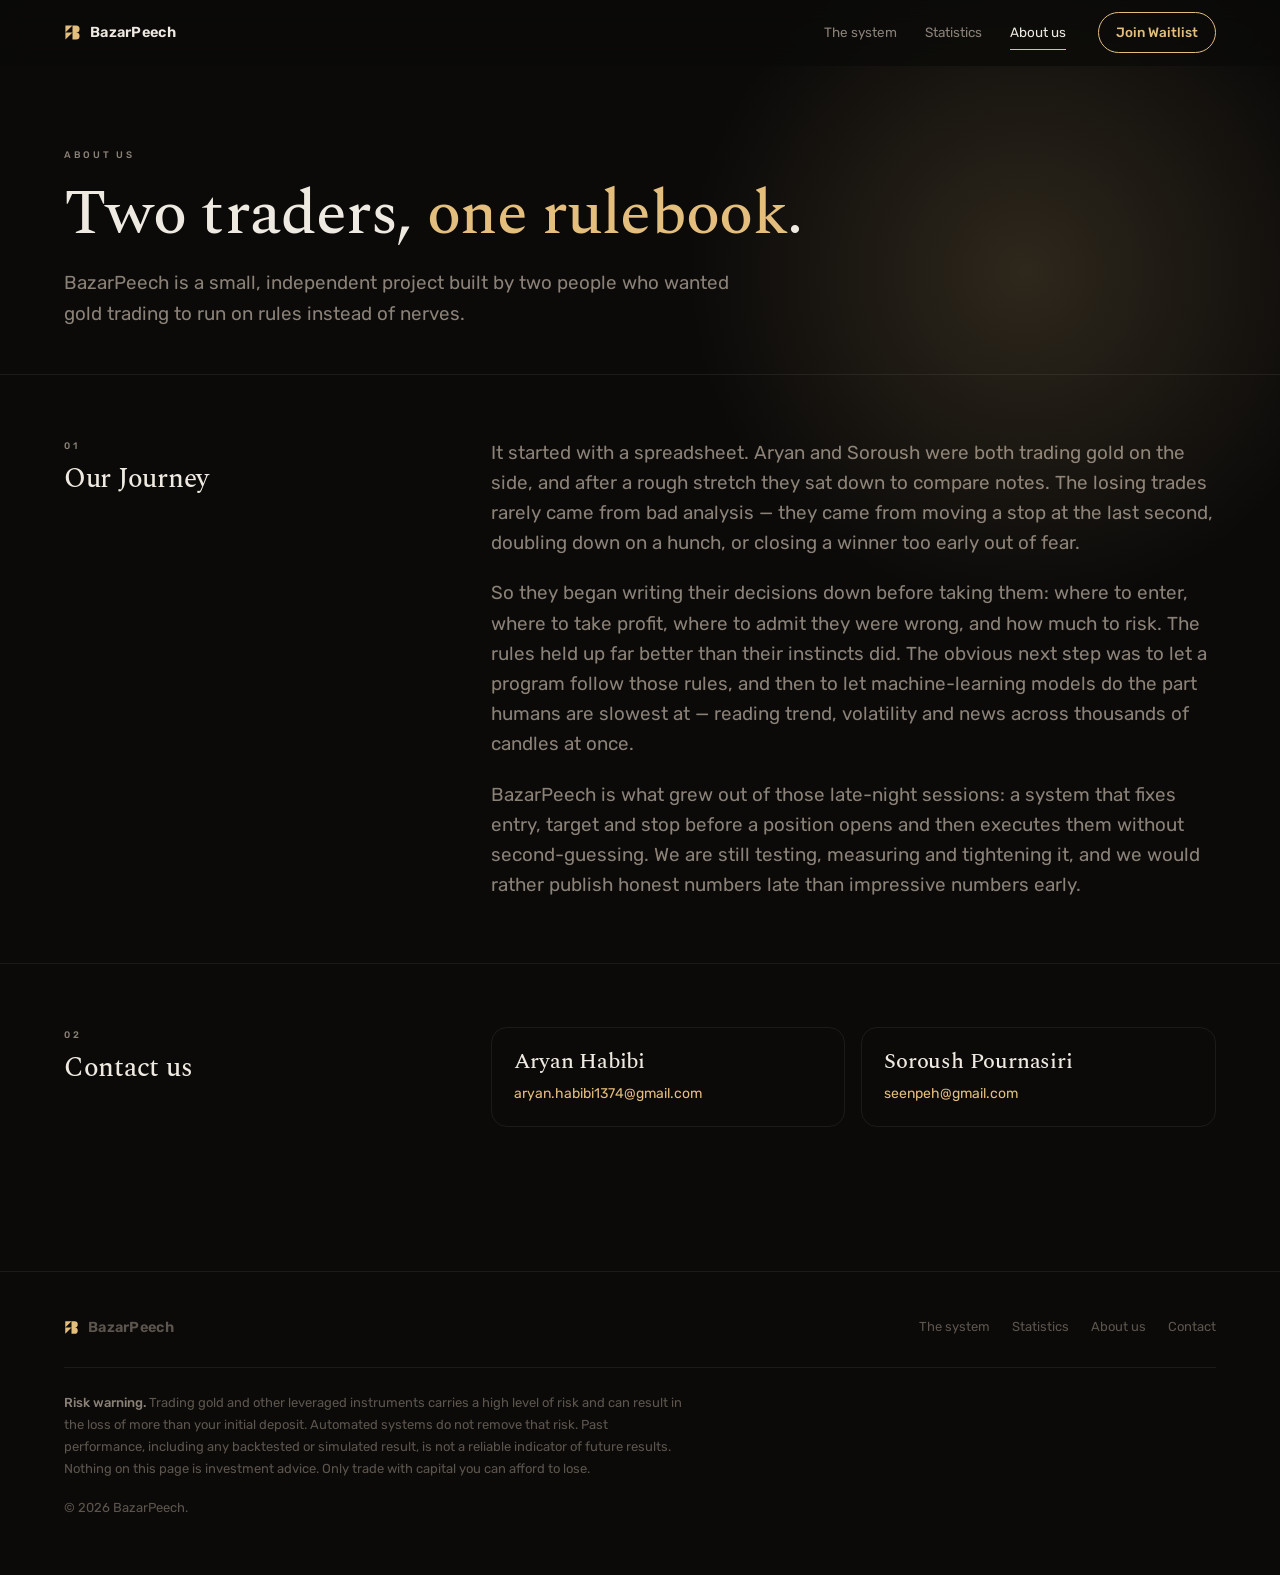
==== about/index.html @ 95caba8d "New fonts and logo (nav, favicon, coin); About us page; dark glow behind chart symbol Co-Authored-By" ====
<!DOCTYPE html>
<html lang="en" dir="ltr">
<head>
<meta charset="utf-8">
<meta name="viewport" content="width=device-width,initial-scale=1">
<title>About us — BazarPeech</title>
<meta name="description" content="The story behind BazarPeech and how to reach the team.">
<meta name="theme-color" content="#0b0a09">
<link rel="icon" href="data:image/svg+xml,%3Csvg xmlns='http://www.w3.org/2000/svg' viewBox='0 0 120 120'%3E%3Crect width='120' height='120' rx='26' fill='%230b0a09'/%3E%3Cpath transform='translate(12 12) scale(.8)' fill='%23e4be7d' d='M10%2010L60%2010L10%2060ZM10%2060L60%2060L10%20110ZM60%2010H85A25%2025%200%200%201%2085%2060A25%2025%200%200%201%2085%20110H60Z'/%3E%3C/svg%3E">
<link rel="preconnect" href="https://fonts.googleapis.com">
<link rel="preconnect" href="https://fonts.gstatic.com" crossorigin>
<link href="https://fonts.googleapis.com/css2?family=Estedad:wght@100..900&family=IBM+Plex+Sans+Arabic:wght@100;200;300;400;500;600;700&family=Rubik:ital,wght@0,300..900;1,300..900&family=Spectral:ital,wght@0,200;0,300;0,400;0,500;0,600;0,700;0,800;1,200;1,300;1,400;1,500;1,600;1,700;1,800&display=swap" rel="stylesheet">
<style>
/* ===========================================================================
   TOKENS — identical to the main page
   ======================================================================== */
:root{
  --bg:#0b0a09; --bg-lift:#100e0d; --bg-card:#0f0d0c;
  --gold:#e4be7d; --gold-deep:#9a763a; --pearl:#e9e5dd;
  --text:#efeae1; --dim:#8a8177; --faint:#5c554d;
  --hairline:rgba(255,255,255,.07); --hairline-strong:rgba(255,255,255,.12);
  --gold-glow:rgba(228,190,125,.16);
  --shell:min(1240px,calc(100% - 2 * var(--gutter)));
  --gutter:clamp(20px,5vw,64px);
  --nav-h:66px;
  --f-display:clamp(2.15rem,5.1vw,3.95rem);
  --f-h2:clamp(1.3rem,2.4vw,1.7rem);
  --f-lead:clamp(1rem,1.5vw,1.175rem);
  --ease:cubic-bezier(.2,.8,.2,1);
}
*{box-sizing:border-box}
html{scroll-behavior:smooth; -webkit-text-size-adjust:100%}
body{
  margin:0; background:var(--bg); color:var(--text);
  font:16px/1.6 Rubik,"IBM Plex Sans Arabic",Estedad,-apple-system,"Segoe UI",sans-serif;
  -webkit-font-smoothing:antialiased; overflow-x:hidden;
}
h1,h2,h3{margin:0; font-family:Spectral,Georgia,serif; font-weight:500; letter-spacing:-.01em; line-height:1.08}
p{margin:0}
a{color:inherit; text-decoration:none}
button{font:inherit; color:inherit}
.shell{width:var(--shell); margin-inline:auto}
.eyebrow{font-size:9.5px; letter-spacing:.28em; text-transform:uppercase; color:var(--dim); font-weight:500}
.rule{height:1px; background:var(--hairline); border:0; margin:0}
.num{font-variant-numeric:tabular-nums}
.sr{position:absolute; width:1px; height:1px; overflow:hidden; clip:rect(0 0 0 0); white-space:nowrap}

/* ============================== NAV ===================================== */
.nav{
  position:fixed; inset-block-start:0; inset-inline:0; z-index:50; height:var(--nav-h);
  display:flex; align-items:center;
  background:rgba(11,10,9,.72); backdrop-filter:blur(14px) saturate(140%); -webkit-backdrop-filter:blur(14px) saturate(140%);
  border-block-end:1px solid transparent; transition:border-color .3s, background .3s;
}
.nav[data-scrolled]{border-block-end-color:var(--hairline); background:rgba(11,10,9,.9)}
.nav__in{display:flex; align-items:center; gap:32px; width:var(--shell); margin-inline:auto}
.brand{display:flex; align-items:center; gap:9px; font-weight:600; letter-spacing:.02em; font-size:14.5px}
.brand svg{display:block}
.nav__links{display:flex; white-space:nowrap; gap:28px; margin-inline-start:auto; font-size:13.5px; color:var(--dim)}
.nav__links a{position:relative; transition:color .2s}
.nav__links a:hover,.nav__links a[aria-current="page"]{color:var(--text)}
.nav__links a[aria-current="page"]::after{
  content:""; position:absolute; inset-inline:0; inset-block-end:-7px; height:1px; background:var(--gold);
}
.btn{
  display:inline-flex; align-items:center; gap:8px; padding:11px 20px; border-radius:999px;
  font-size:13.5px; font-weight:500; border:1px solid var(--gold); color:var(--gold); background:transparent;
  transition:background .25s, color .25s, transform .15s; white-space:nowrap; cursor:pointer;
}
.btn:hover{background:var(--gold); color:#120e07}
.nav .btn{padding:9px 17px}
@media (max-width:860px){ .nav__links{gap:18px; font-size:13px} .nav__in{gap:16px} }
@media (max-width:480px){ .brand__name{display:none} .nav .btn{padding:8px 13px; font-size:12.5px} .nav__links{gap:12px; font-size:12px} .nav__in{gap:12px} }
@media (max-width:400px){ .nav .btn{padding:7px 10px; font-size:11.5px} .nav__links{gap:9px; font-size:11.5px} .nav__in{gap:9px} }

/* ============================ PAGE HEAD ================================= */
.head{padding-block:calc(var(--nav-h) + clamp(48px,9vh,96px)) clamp(28px,5vh,48px); position:relative}
.head::before{
  content:""; position:absolute; inset-block-start:-30%; inset-inline-end:-10%;
  width:60vw; height:60vw; pointer-events:none;
  background:radial-gradient(circle, var(--gold-glow), transparent 62%);
}
.head h1{font-size:var(--f-display); margin-block:18px 20px; position:relative}
.head h1 em{font-style:normal; color:var(--gold)}
.head .lead{font-size:var(--f-lead); color:var(--dim); max-width:58ch; position:relative}
.meta{display:flex; flex-wrap:wrap; gap:10px 22px; margin-block-start:22px; font-size:12.5px; color:var(--faint); position:relative}
.meta b{color:var(--dim); font-weight:500}


/* ============================== ABOUT =================================== */
.sec{padding-block:clamp(40px,7vh,72px); border-block-start:1px solid var(--hairline)}
.sec__grid{display:grid; grid-template-columns:minmax(0,1fr) minmax(0,2fr); gap:clamp(24px,5vw,72px)}
.sec h2{font-size:var(--f-h2); margin-block-start:12px}
.story p{font-size:var(--f-lead); color:var(--dim); max-width:62ch}
.story p+p{margin-block-start:1.1em}
.people{display:grid; grid-template-columns:repeat(auto-fit,minmax(240px,1fr)); gap:16px}
.person{border:1px solid var(--hairline); border-radius:16px; padding:22px 22px 20px; transition:border-color .25s, background .25s}
.person:hover{border-color:var(--hairline-strong); background:var(--bg-lift)}
.person h3{font-size:1.35rem}
.person a{display:inline-block; margin-block-start:10px; color:var(--gold); font-size:14px; overflow-wrap:anywhere}
.person a:hover{text-decoration:underline; text-underline-offset:3px}
@media (max-width:760px){ .sec__grid{grid-template-columns:1fr} }
.foot{margin-block-start:clamp(56px,9vh,96px); padding-block:44px 56px; border-block-start:1px solid var(--hairline); font-size:13px; color:var(--faint)}
.foot__top{display:flex; flex-wrap:wrap; gap:22px; align-items:center; margin-block-end:28px}
.foot__links{display:flex; gap:22px; margin-inline-start:auto}
.foot__links a:hover{color:var(--text)}
.disclaimer{max-width:78ch; line-height:1.7}
</style>
</head>
<body>

<header class="nav" id="nav">
  <div class="nav__in">
    <a class="brand" href="../">
      <svg width="17" height="17" viewBox="0 0 120 120" aria-hidden="true"><path d="M10 10L60 10L10 60ZM10 60L60 60L10 110ZM60 10H85A25 25 0 0 1 85 60A25 25 0 0 1 85 110H60Z" fill="#e4be7d"/></svg>
      <span class="brand__name">BazarPeech</span>
    </a>
    <nav class="nav__links" aria-label="Primary">
      <a href="../#story">The system</a>
      <a href="../statistics/">Statistics</a>
      <a href="./" aria-current="page">About us</a>
    </nav>
    <a class="btn" href="../#join">Join Waitlist</a>
  </div>
</header>

<main id="top">
  <section class="head">
    <div class="shell">
      <p class="eyebrow">About us</p>
      <h1>Two traders, <em>one rulebook</em>.</h1>
      <p class="lead">BazarPeech is a small, independent project built by two people who wanted gold trading to run on rules instead of nerves.</p>
    </div>
  </section>

  <section class="sec" id="journey">
    <div class="shell sec__grid">
      <div><p class="eyebrow">01</p><h2>Our Journey</h2></div>
      <div class="story">
        <p>It started with a spreadsheet. Aryan and Soroush were both trading gold on the side, and after a rough stretch they sat down to compare notes. The losing trades rarely came from bad analysis — they came from moving a stop at the last second, doubling down on a hunch, or closing a winner too early out of fear.</p>
        <p>So they began writing their decisions down before taking them: where to enter, where to take profit, where to admit they were wrong, and how much to risk. The rules held up far better than their instincts did. The obvious next step was to let a program follow those rules, and then to let machine-learning models do the part humans are slowest at — reading trend, volatility and news across thousands of candles at once.</p>
        <p>BazarPeech is what grew out of those late-night sessions: a system that fixes entry, target and stop before a position opens and then executes them without second-guessing. We are still testing, measuring and tightening it, and we would rather publish honest numbers late than impressive numbers early.</p>
      </div>
    </div>
  </section>

  <section class="sec" id="contact">
    <div class="shell sec__grid">
      <div><p class="eyebrow">02</p><h2>Contact us</h2></div>
      <div class="people">
        <div class="person"><h3>Aryan Habibi</h3><a href="mailto:aryan.habibi1374@gmail.com">aryan.habibi1374@gmail.com</a></div>
        <div class="person"><h3>Soroush Pournasiri</h3><a href="mailto:seenpeh@gmail.com">seenpeh@gmail.com</a></div>
      </div>
    </div>
  </section>
</main>

<footer class="foot">
  <div class="shell">
    <div class="foot__top">
      <a class="brand" href="../">
        <svg width="15" height="15" viewBox="0 0 120 120" aria-hidden="true"><path d="M10 10L60 10L10 60ZM10 60L60 60L10 110ZM60 10H85A25 25 0 0 1 85 60A25 25 0 0 1 85 110H60Z" fill="#e4be7d"/></svg>
        BazarPeech
      </a>
      <div class="foot__links">
        <a href="../#story">The system</a>
        <a href="../statistics/">Statistics</a>
        <a href="./">About us</a>
        <a href="../#join">Contact</a>
      </div>
    </div>
    <hr class="rule">
    <p class="disclaimer" style="margin-block-start:24px">
      <strong style="color:var(--dim); font-weight:500">Risk warning.</strong>
      Trading gold and other leveraged instruments carries a high level of risk
      and can result in the loss of more than your initial deposit. Automated
      systems do not remove that risk. Past performance, including any
      backtested or simulated result, is not a reliable indicator of future
      results. Nothing on this page is investment advice. Only trade with
      capital you can afford to lose.
    </p>
    <p style="margin-block-start:18px">© <span id="yr">2026</span> BazarPeech.</p>
  </div>
</footer>

<script>
document.getElementById("yr").textContent=new Date().getFullYear();
const nav=document.getElementById("nav");
addEventListener("scroll",()=>nav.toggleAttribute("data-scrolled",scrollY>12),{passive:true});
</script>
</body>
</html>
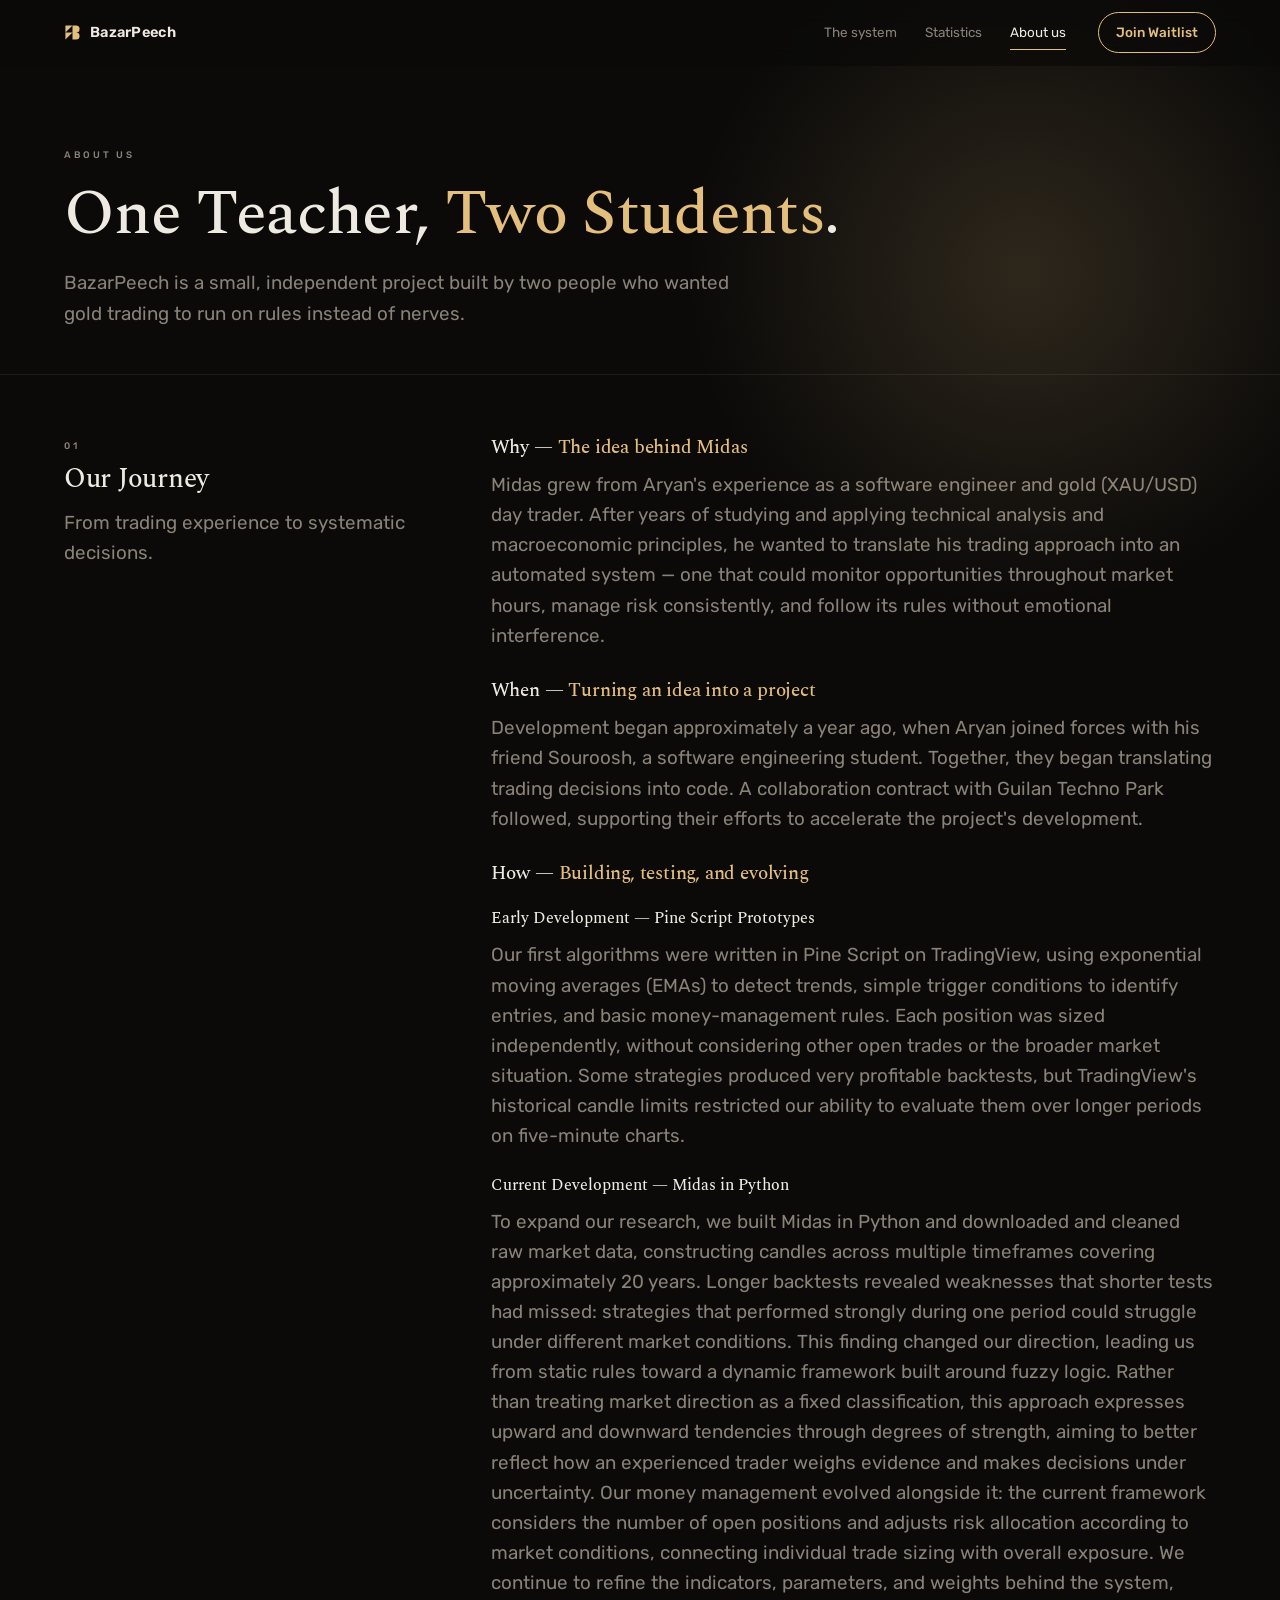
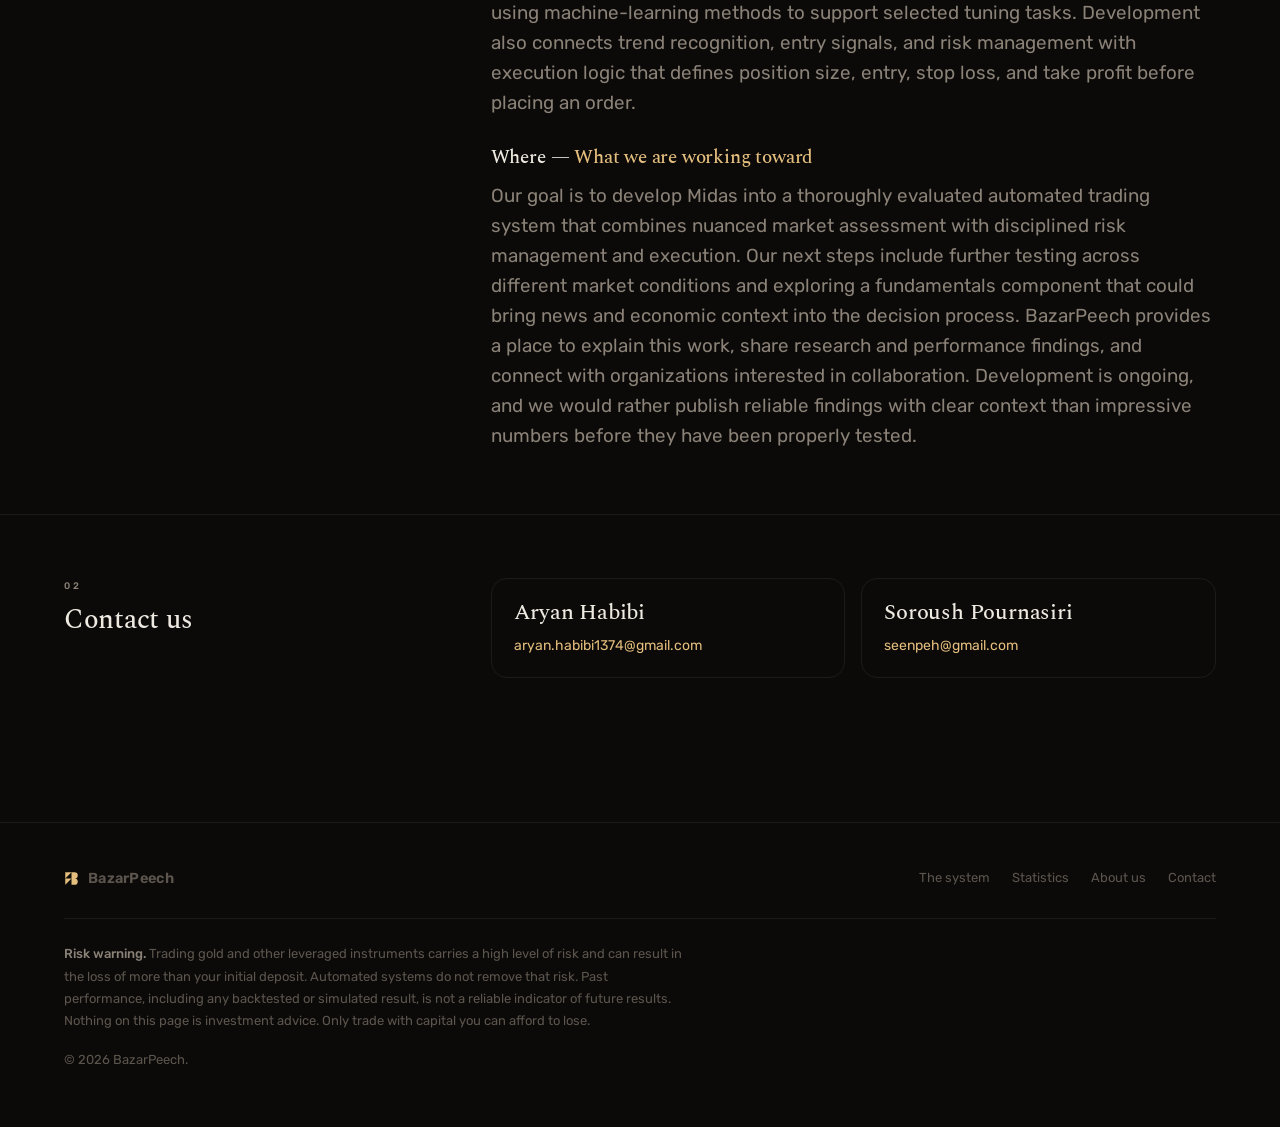
==== commit 5a7c7d91: "Rewrite About journey around Midas; rebrand hero CTA to Collaboration - About: replace the journey n" ====
--- a/about/index.html
+++ b/about/index.html
@@ -91,8 +91,13 @@
 .sec{padding-block:clamp(40px,7vh,72px); border-block-start:1px solid var(--hairline)}
 .sec__grid{display:grid; grid-template-columns:minmax(0,1fr) minmax(0,2fr); gap:clamp(24px,5vw,72px)}
 .sec h2{font-size:var(--f-h2); margin-block-start:12px}
+.sec__sub{font-size:var(--f-lead); color:var(--dim); margin-block-start:14px; max-width:30ch}
 .story p{font-size:var(--f-lead); color:var(--dim); max-width:62ch}
 .story p+p{margin-block-start:1.1em}
+.story h3{font-family:Spectral,Georgia,serif; font-weight:500; font-size:1.2rem; color:var(--text); margin-block:30px 12px; letter-spacing:-.01em}
+.story h3:first-child{margin-block-start:0}
+.story h3 em{font-style:normal; color:var(--gold)}
+.story h4{font-family:Spectral,Georgia,serif; font-weight:500; font-size:1.02rem; color:var(--text); margin-block:22px 8px}
 .people{display:grid; grid-template-columns:repeat(auto-fit,minmax(240px,1fr)); gap:16px}
 .person{border:1px solid var(--hairline); border-radius:16px; padding:22px 22px 20px; transition:border-color .25s, background .25s}
 .person:hover{border-color:var(--hairline-strong); background:var(--bg-lift)}
@@ -128,18 +133,35 @@
   <section class="head">
     <div class="shell">
       <p class="eyebrow">About us</p>
-      <h1>Two traders, <em>one rulebook</em>.</h1>
+      <h1>One Teacher, <em>Two Students</em>.</h1>
       <p class="lead">BazarPeech is a small, independent project built by two people who wanted gold trading to run on rules instead of nerves.</p>
     </div>
   </section>
 
   <section class="sec" id="journey">
     <div class="shell sec__grid">
-      <div><p class="eyebrow">01</p><h2>Our Journey</h2></div>
+      <div>
+        <p class="eyebrow">01</p>
+        <h2>Our Journey</h2>
+        <p class="sec__sub">From trading experience to systematic decisions.</p>
+      </div>
       <div class="story">
-        <p>It started with a spreadsheet. Aryan and Soroush were both trading gold on the side, and after a rough stretch they sat down to compare notes. The losing trades rarely came from bad analysis — they came from moving a stop at the last second, doubling down on a hunch, or closing a winner too early out of fear.</p>
-        <p>So they began writing their decisions down before taking them: where to enter, where to take profit, where to admit they were wrong, and how much to risk. The rules held up far better than their instincts did. The obvious next step was to let a program follow those rules, and then to let machine-learning models do the part humans are slowest at — reading trend, volatility and news across thousands of candles at once.</p>
-        <p>BazarPeech is what grew out of those late-night sessions: a system that fixes entry, target and stop before a position opens and then executes them without second-guessing. We are still testing, measuring and tightening it, and we would rather publish honest numbers late than impressive numbers early.</p>
+        <h3>Why — <em>The idea behind Midas</em></h3>
+        <p>Midas grew from Aryan's experience as a software engineer and gold (XAU/USD) day trader. After years of studying and applying technical analysis and macroeconomic principles, he wanted to translate his trading approach into an automated system — one that could monitor opportunities throughout market hours, manage risk consistently, and follow its rules without emotional interference.</p>
+
+        <h3>When — <em>Turning an idea into a project</em></h3>
+        <p>Development began approximately a year ago, when Aryan joined forces with his friend Souroosh, a software engineering student. Together, they began translating trading decisions into code. A collaboration contract with Guilan Techno Park followed, supporting their efforts to accelerate the project's development.</p>
+
+        <h3>How — <em>Building, testing, and evolving</em></h3>
+
+        <h4>Early Development — Pine Script Prototypes</h4>
+        <p>Our first algorithms were written in Pine Script on TradingView, using exponential moving averages (EMAs) to detect trends, simple trigger conditions to identify entries, and basic money-management rules. Each position was sized independently, without considering other open trades or the broader market situation. Some strategies produced very profitable backtests, but TradingView's historical candle limits restricted our ability to evaluate them over longer periods on five-minute charts.</p>
+
+        <h4>Current Development — Midas in Python</h4>
+        <p>To expand our research, we built Midas in Python and downloaded and cleaned raw market data, constructing candles across multiple timeframes covering approximately 20 years. Longer backtests revealed weaknesses that shorter tests had missed: strategies that performed strongly during one period could struggle under different market conditions. This finding changed our direction, leading us from static rules toward a dynamic framework built around fuzzy logic. Rather than treating market direction as a fixed classification, this approach expresses upward and downward tendencies through degrees of strength, aiming to better reflect how an experienced trader weighs evidence and makes decisions under uncertainty. Our money management evolved alongside it: the current framework considers the number of open positions and adjusts risk allocation according to market conditions, connecting individual trade sizing with overall exposure. We continue to refine the indicators, parameters, and weights behind the system, using machine-learning methods to support selected tuning tasks. Development also connects trend recognition, entry signals, and risk management with execution logic that defines position size, entry, stop loss, and take profit before placing an order.</p>
+
+        <h3>Where — <em>What we are working toward</em></h3>
+        <p>Our goal is to develop Midas into a thoroughly evaluated automated trading system that combines nuanced market assessment with disciplined risk management and execution. Our next steps include further testing across different market conditions and exploring a fundamentals component that could bring news and economic context into the decision process. BazarPeech provides a place to explain this work, share research and performance findings, and connect with organizations interested in collaboration. Development is ongoing, and we would rather publish reliable findings with clear context than impressive numbers before they have been properly tested.</p>
       </div>
     </div>
   </section>
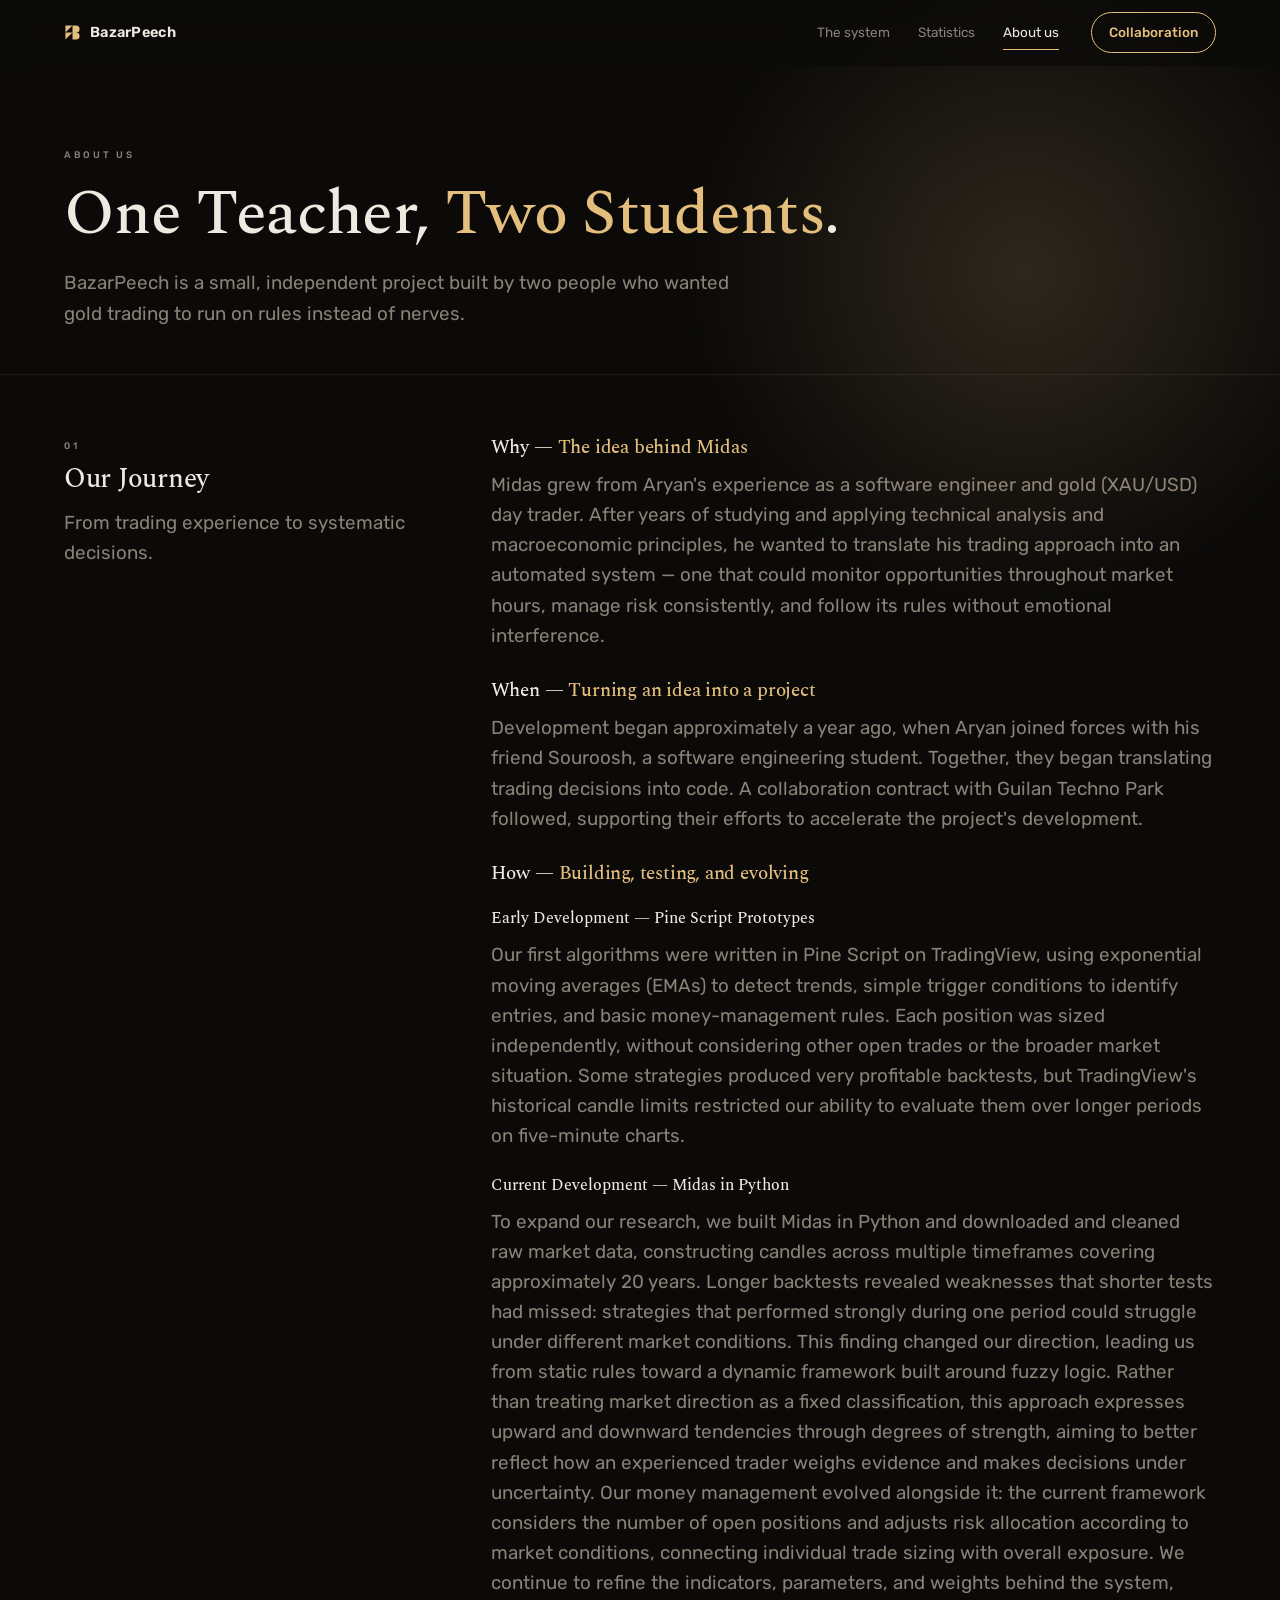
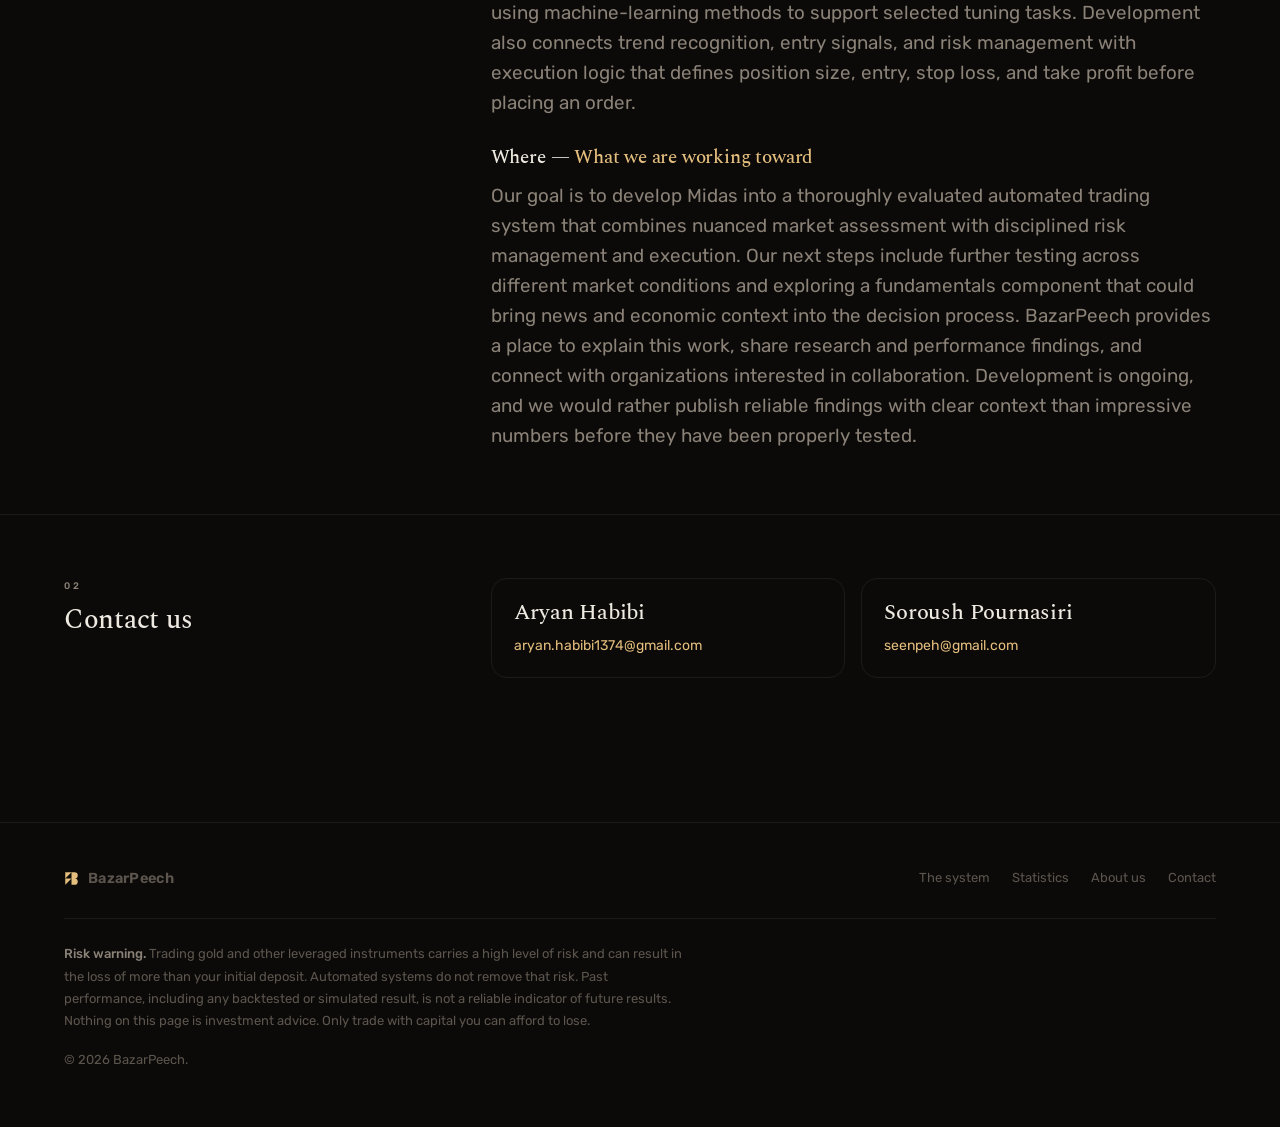
==== commit 40b6b146: "Rename remaining Join Waitlist buttons to Collaboration; fix button font - About and Statistics page" ====
--- a/about/index.html
+++ b/about/index.html
@@ -125,7 +125,7 @@
       <a href="../statistics/">Statistics</a>
       <a href="./" aria-current="page">About us</a>
     </nav>
-    <a class="btn" href="../#join">Join Waitlist</a>
+    <a class="btn" href="../#join">Collaboration</a>
   </div>
 </header>
 
